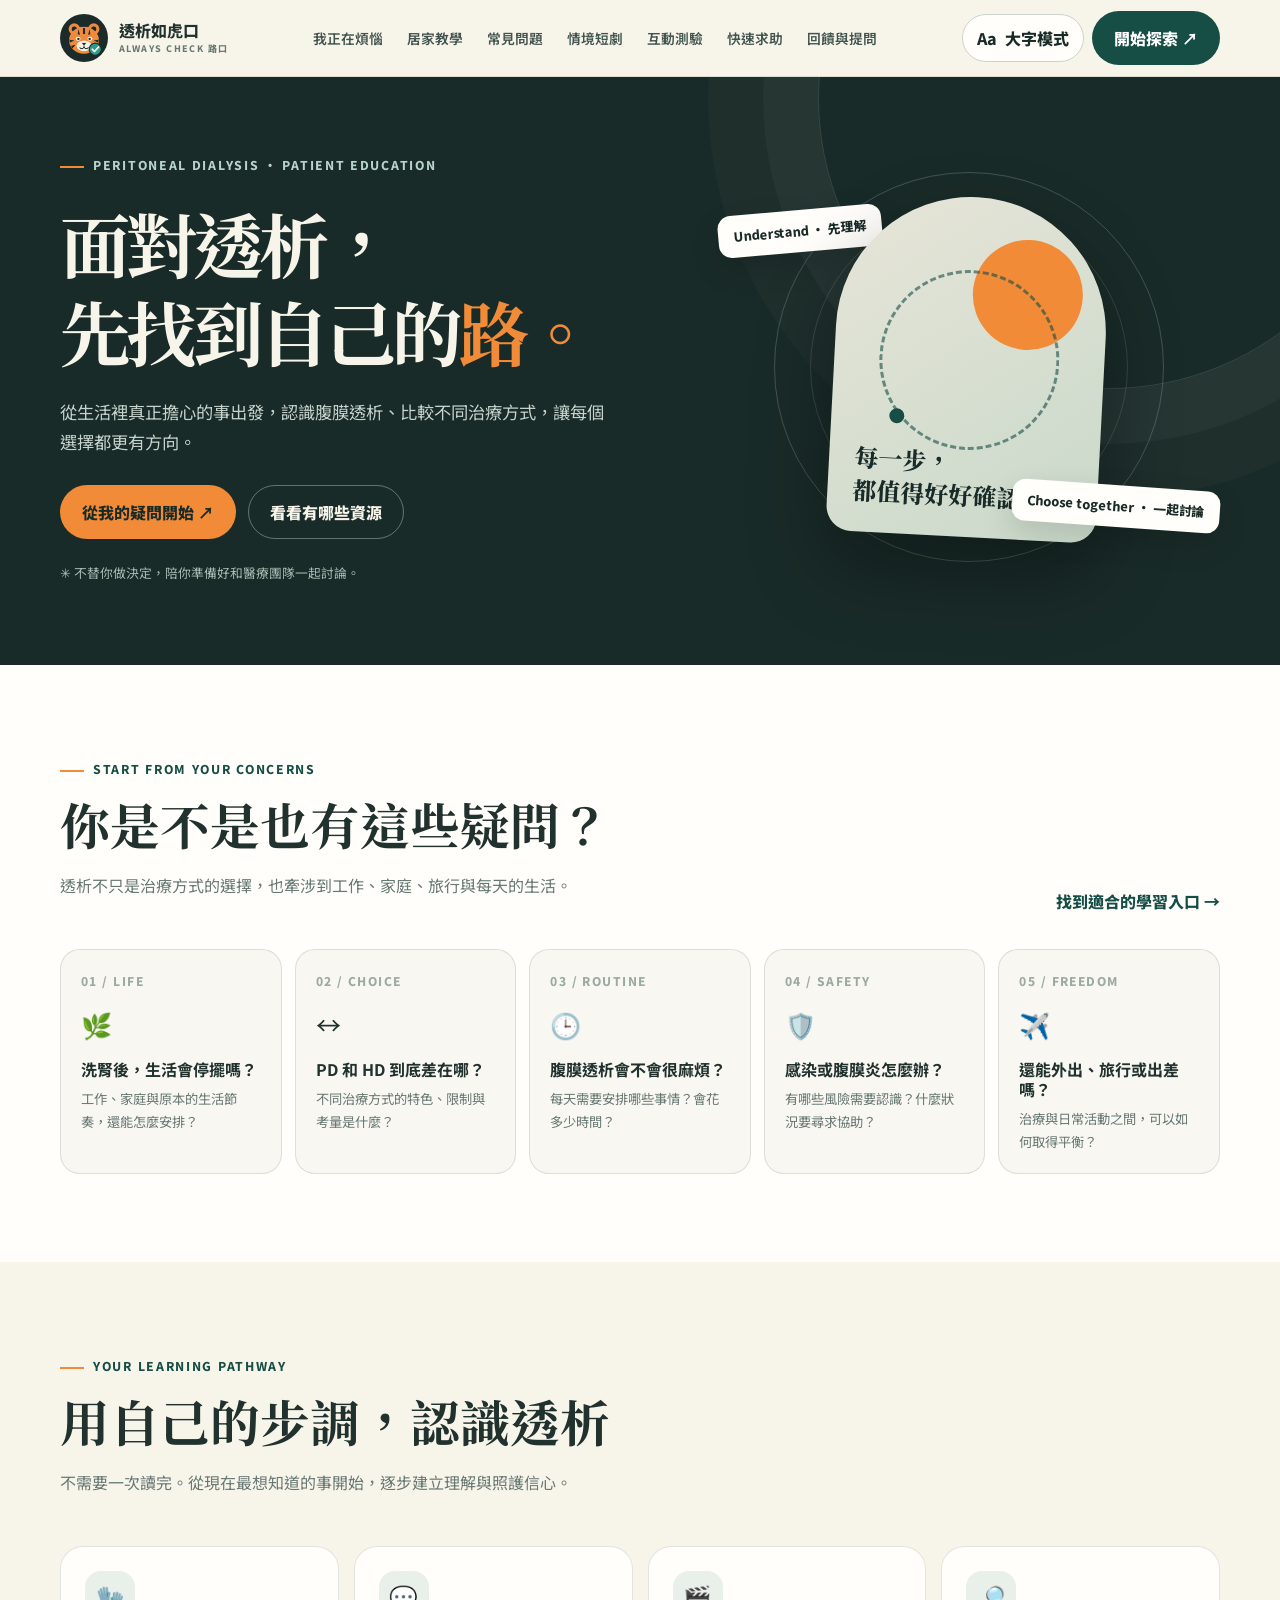
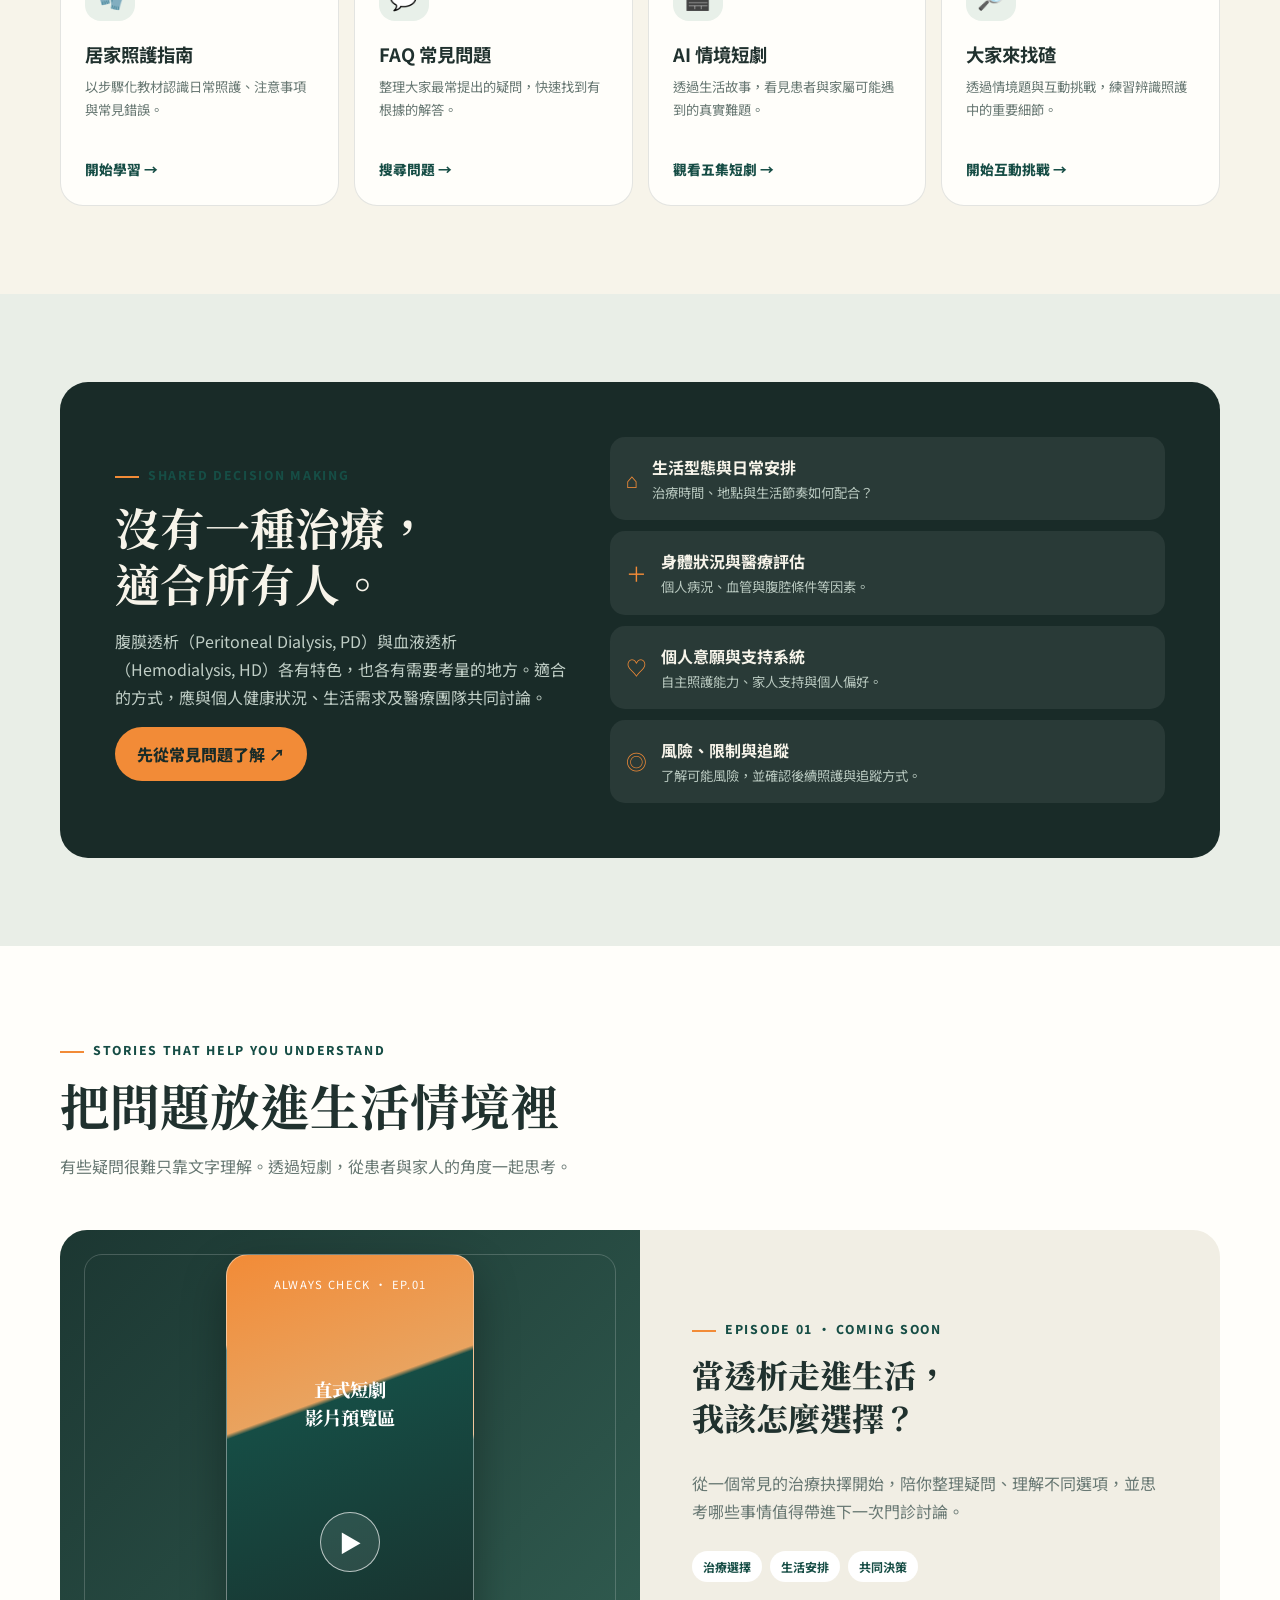
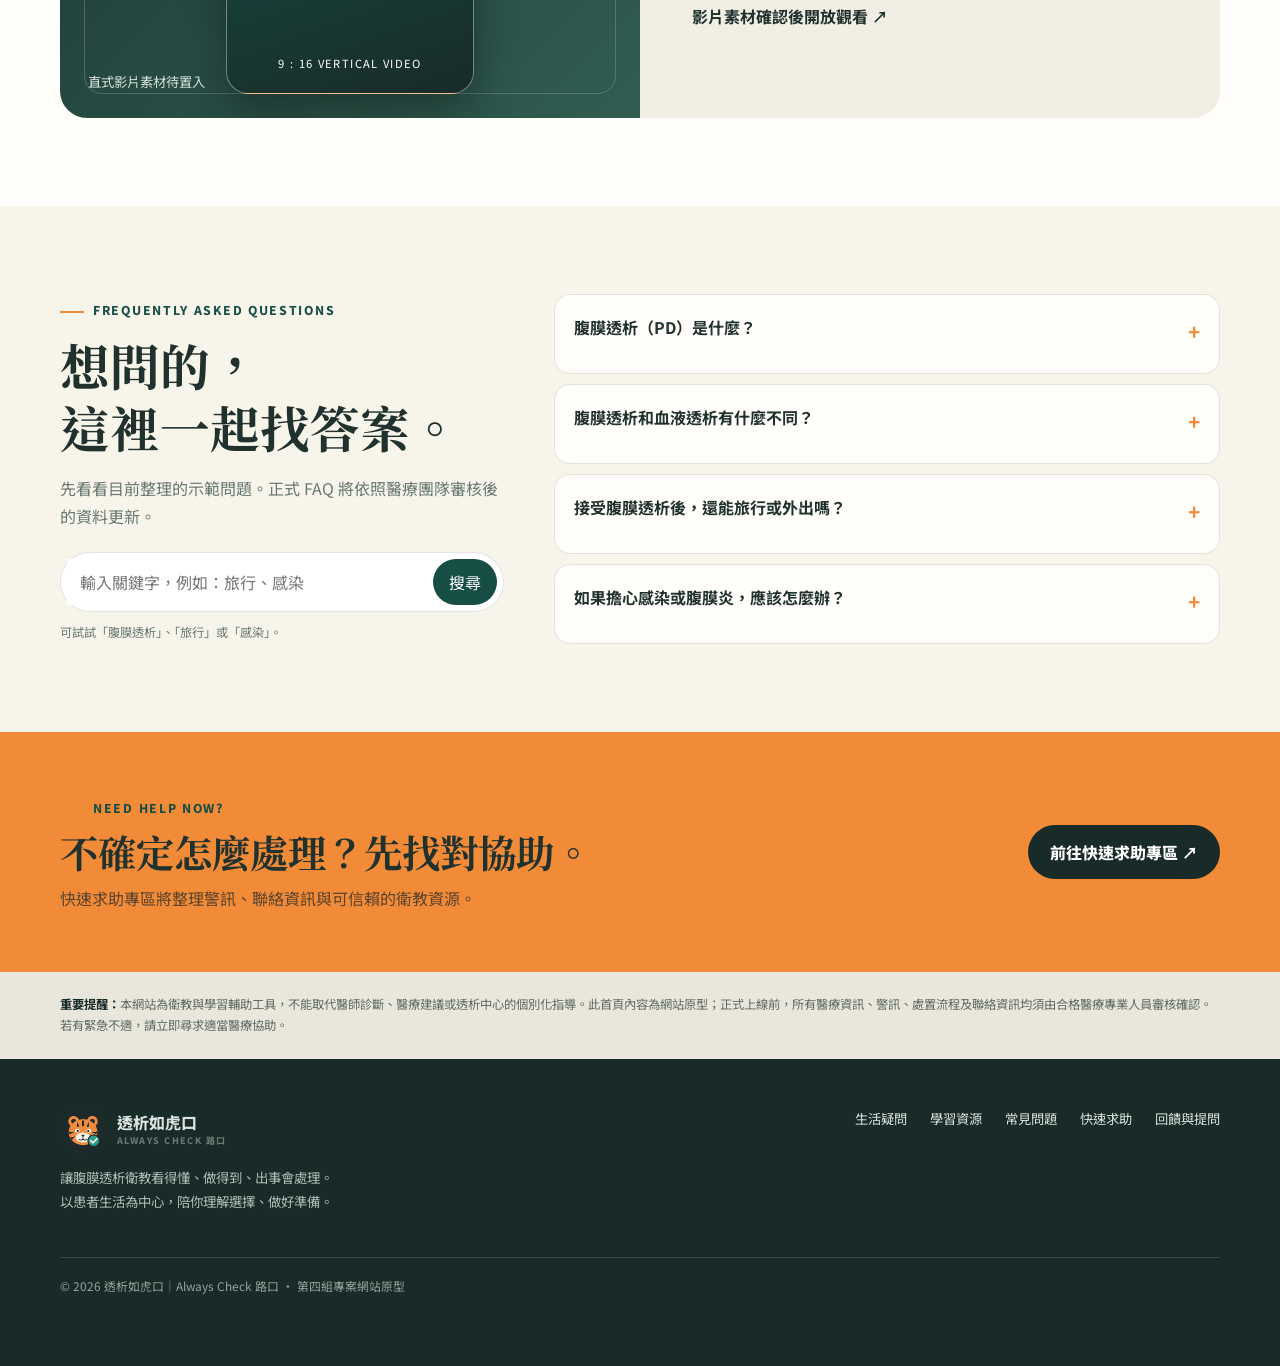
==== index.html @ cf501454 "Add files via upload" ====
<!doctype html>
<html lang="zh-Hant"><head>
<meta charset="utf-8"><meta name="viewport" content="width=device-width,initial-scale=1">
<meta name="theme-color" content="#192b28">
<title>透析如虎口｜Always Check 路口</title>
<link rel="preconnect" href="https://fonts.googleapis.com"><link rel="preconnect" href="https://fonts.gstatic.com" crossorigin>
<link href="https://fonts.googleapis.com/css2?family=Noto+Sans+TC:wght@400;500;600;700;800&family=Noto+Serif+TC:wght@600;700;800&display=swap" rel="stylesheet">
<style>
:root{--forest:#192b28;--green:#164d45;--mint:#2f9e8f;--cream:#f7f4ea;--paper:#fffefa;--orange:#f28b37;--ink:#20312e;--muted:#687873;--line:rgba(25,43,40,.12);--base:16px}
*{box-sizing:border-box}html{font-size:16px;scroll-behavior:smooth;scroll-padding-top:85px}body{margin:0;background:var(--cream);color:var(--ink);font:var(--base)/1.75 "Noto Sans TC",sans-serif}a{color:inherit;text-decoration:none}button{font:inherit;cursor:pointer}.wrap{width:min(1160px,calc(100% - 44px));margin:auto}.section{padding:88px 0}.eyebrow{font-size:.76rem;font-weight:800;letter-spacing:.14em;color:var(--green)}.eyebrow:before{content:"";display:inline-block;width:24px;height:2px;background:var(--orange);vertical-align:middle;margin-right:9px}h1,h2,h3{line-height:1.25}h1,h2{font-family:"Noto Serif TC",serif}h2{font-size:clamp(2rem,4vw,3.1rem);margin:12px 0}.lead{color:var(--muted);max-width:650px}.btn{display:inline-flex;align-items:center;justify-content:center;gap:9px;border-radius:99px;padding:12px 21px;min-height:48px;font-weight:800;border:1px solid transparent;transition:.2s}.btn:hover{transform:translateY(-2px)}.primary{background:var(--green);color:white}.orange{background:var(--orange);color:var(--forest)}.ghost{border-color:#ffffff55;color:var(--cream)}.top{position:sticky;top:0;z-index:20;background:#f7f4eae8;backdrop-filter:blur(16px);border-bottom:1px solid var(--line)}.nav{height:76px;display:flex;align-items:center;justify-content:space-between;gap:22px}.brand{display:flex;align-items:center;gap:11px;font-weight:800;line-height:1.2}.mark{width:42px;height:42px;background:var(--forest);color:var(--cream);border-radius:14px 14px 14px 4px;display:grid;place-items:center;font-size:20px;position:relative}.mark:after{content:"";position:absolute;width:9px;height:9px;background:var(--orange);right:-3px;top:-3px;border-radius:50%}.brand small{display:block;font-size:9px;letter-spacing:.16em;color:var(--muted);margin-top:4px}.links{display:flex;gap:24px;font-size:.86rem;font-weight:600;color:#42544f}.links a:hover{color:var(--orange)}.controls{display:flex;gap:8px;align-items:center;flex-wrap:nowrap}.font button{border:0;background:#e9e9df;border-radius:20px;padding:5px 9px;color:var(--forest)}.menu{display:none;border:0;background:none;font-size:25px;color:var(--forest)}
/* Large text mode: rem-based typography and controls scale together. */
html.large-text{font-size:20px}
html.large-text body{line-height:1.85}
html.large-text .eyebrow,html.large-text .num,html.large-text .brand small,
html.large-text .pain p,html.large-text .feature p,html.large-text .hint,
html.large-text .copy,html.large-text .disclaimer,html.large-text .footlinks,
html.large-text .note,html.large-text .video small{font-size:1rem}
html.large-text .btn{min-height:58px;padding:15px 24px}
html.large-text .pain,html.large-text .feature,html.large-text .point{padding:24px}
html.large-text summary{padding-top:22px;padding-bottom:22px}
html.large-text input,html.large-text .search button{font-size:1rem;min-height:52px}
html.large-text .mobile a{font-size:.82rem}
.accessibility-toggle{display:inline-flex;align-items:center;gap:8px;border:1px solid #cbd4cc;background:#fffefa;color:var(--forest);border-radius:99px;padding:9px 14px;min-height:44px;font-weight:800}
.accessibility-toggle[aria-pressed="true"]{background:var(--green);color:#fff;border-color:var(--green)}
.brand-logo{width:48px;height:48px;object-fit:contain;border-radius:50%;flex:none}
.footer-logo{width:46px;height:46px;object-fit:contain;border-radius:50%;flex:none}

.hero{background:var(--forest);color:var(--cream);padding:72px 0 80px;position:relative;overflow:hidden}.hero:before{content:"";position:absolute;width:580px;height:580px;border:1px solid #ffffff20;border-radius:50%;right:-120px;top:-270px;box-shadow:0 0 0 55px #ffffff08,0 0 0 110px #ffffff05}.hero-grid{display:grid;grid-template-columns:1.1fr .9fr;align-items:center;gap:45px;position:relative}.hero .eyebrow{color:#b8d4c9}.hero h1{font-size:clamp(2.7rem,5.5vw,5rem);letter-spacing:-.05em;margin:22px 0}.hero h1 em{font-style:normal;color:var(--orange)}.hero p{color:#c6d2cc;max-width:560px;font-size:1.08rem}.actions{display:flex;gap:12px;flex-wrap:wrap;margin-top:28px}.note{font-size:.8rem;color:#a9bbb2;margin-top:23px}.art{height:410px;display:grid;place-items:center;position:relative}.orbit{width:min(100%,390px);aspect-ratio:1;border:1px solid #ffffff30;border-radius:50%;position:absolute}.orbit:before,.orbit:after{content:"";position:absolute;inset:35px;border:1px solid #ffffff20;border-radius:50%}.orbit:after{inset:75px}.poster{width:270px;height:340px;border-radius:150px 150px 28px 28px;background:linear-gradient(145deg,#e7e5d8,#c9d9ca);position:relative;overflow:hidden;box-shadow:0 35px 80px #0005;transform:rotate(3deg)}.sun{position:absolute;width:110px;height:110px;background:var(--orange);border-radius:50%;right:25px;top:40px}.route{position:absolute;width:180px;height:180px;border:3px dashed #164d4599;border-radius:50%;left:50%;top:48%;transform:translate(-50%,-50%)}.route:after{content:"";position:absolute;width:15px;height:15px;background:var(--green);border-radius:50%;left:10px;bottom:20px}.poster strong{position:absolute;left:25px;bottom:25px;font:800 1.5rem/1.4 "Noto Serif TC";color:var(--forest)}.tag{position:absolute;background:#fffefa;color:var(--forest);padding:10px 15px;border-radius:13px;font-size:.8rem;font-weight:800;box-shadow:0 12px 30px #0002}.tag.one{top:48px;left:0;transform:rotate(-5deg)}.tag.two{right:0;bottom:45px;transform:rotate(4deg)}
.paper{background:var(--paper)}.head{display:flex;justify-content:space-between;align-items:end;gap:25px;margin-bottom:34px}.textlink{font-weight:800;color:var(--green);white-space:nowrap}.pain-grid{display:grid;grid-template-columns:repeat(5,1fr);gap:13px}.pain{background:#f8f7f1;border:1px solid var(--line);border-radius:20px;padding:20px;min-height:215px;display:flex;flex-direction:column;justify-content:space-between;transition:.2s}.pain:hover,.feature:hover{transform:translateY(-5px);box-shadow:0 18px 45px #192b2815}.num{font-size:.75rem;color:#9aa9a2;font-weight:800;letter-spacing:.12em}.emoji{font-size:25px;margin:12px 0}.pain h3{font-size:1rem;margin:0 0 8px}.pain p,.feature p{font-size:.83rem;color:var(--muted);margin:0}
.features{display:grid;grid-template-columns:repeat(4,1fr);gap:15px}.feature{background:var(--paper);border:1px solid var(--line);border-radius:23px;padding:24px;min-height:260px;transition:.2s;display:flex;flex-direction:column}.ficon{width:50px;height:50px;border-radius:16px;background:#e8f0e9;display:grid;place-items:center;font-size:23px;margin-bottom:22px}.feature h3{font-size:1.15rem;margin:0 0 9px}.feature .textlink{margin-top:auto;padding-top:20px;font-size:.86rem}.compare{background:#e9eee7}.panel{background:var(--forest);color:var(--cream);border-radius:28px;padding:clamp(28px,5vw,55px);display:grid;grid-template-columns:.9fr 1.1fr;gap:40px;align-items:center}.panel p{color:#c0cec6}.panel h2{font-size:clamp(2rem,3.5vw,3rem)}.points{display:grid;gap:11px}.point{display:flex;gap:14px;align-items:center;background:#ffffff12;border-radius:15px;padding:16px}.point i{font-style:normal;color:var(--orange);font-size:1.3rem}.point small{display:block;color:#b7c7be}
.drama{display:grid;grid-template-columns:1fr 1fr;background:#f1eee4;border-radius:27px;overflow:hidden}.video{min-height:390px;background:linear-gradient(135deg,#1c3732,#315d51);display:grid;place-items:center;color:white;position:relative;padding:24px}.video:before{content:"";position:absolute;inset:24px;border:1px solid #ffffff30;border-radius:18px;pointer-events:none}.vertical-frame{height: min(440px, 70vw);aspect-ratio:9/16;max-width:100%;border:1px solid #ffffff66;border-radius:22px;background:linear-gradient(160deg,#f28b37 0%,#e9a35f 34%,#164d45 35%,#192b28 100%);display:flex;flex-direction:column;justify-content:space-between;align-items:center;padding:20px 14px;box-shadow:0 18px 45px #0005;position:relative;z-index:1;text-align:center}.vertical-frame .episode{font-size:.7rem;letter-spacing:.12em;color:#fff}.vertical-frame .placeholder-title{font:800 1.15rem/1.5 "Noto Serif TC",serif;color:#fff}.vertical-frame .play{width:60px;height:60px}.play{width:75px;height:75px;border:1px solid #ffffffaa;border-radius:50%;display:grid;place-items:center;background:#ffffff18;font-size:23px}.video small{position:absolute;bottom:25px;left:28px;color:#d7e2db}.drama-copy{padding:clamp(28px,5vw,52px);display:flex;flex-direction:column;justify-content:center}.drama-copy h3{font:800 2rem/1.35 "Noto Serif TC";margin:13px 0}.drama-copy p{color:var(--muted)}.pills{display:flex;gap:8px;flex-wrap:wrap;margin:10px 0 20px}.pills span{background:white;border-radius:30px;padding:5px 11px;color:var(--green);font-size:.75rem;font-weight:700}
.faq-layout{display:grid;grid-template-columns:.8fr 1.2fr;gap:50px}.search{display:flex;background:white;border:1px solid var(--line);border-radius:40px;padding:6px;margin:22px 0 10px}.search input{flex:1;min-width:0;border:0;outline:0;padding:9px 13px;font:inherit}.search button{border:0;border-radius:30px;background:var(--green);color:white;padding:9px 16px}.hint{font-size:.76rem;color:var(--muted)}.faqs{display:grid;gap:10px}details{background:var(--paper);border:1px solid var(--line);border-radius:16px;padding:0 19px}summary{cursor:pointer;list-style:none;font-weight:700;padding:18px 25px 18px 0;position:relative}summary::-webkit-details-marker{display:none}summary:after{content:"+";position:absolute;right:0;color:var(--orange);font-size:1.3rem}details[open] summary:after{content:"−"}details p{font-size:.88rem;color:var(--muted);margin:0 0 18px}
.help{background:var(--orange);padding:60px 0}.help-inner{display:flex;align-items:center;justify-content:space-between;gap:25px}.help h2{font-size:clamp(1.8rem,3vw,2.5rem);margin:8px 0}.help p{margin:0;color:#59432f}.help .btn{background:var(--forest);color:white}.disclaimer{background:#e9e6db;padding:22px 0;font-size:.77rem;color:#5f6c66}.disclaimer strong{color:var(--forest)}footer{background:var(--forest);color:#d9e2dc;padding:48px 0 70px}.foot{display:flex;justify-content:space-between;gap:30px}.foot p{color:#aebeb5;max-width:420px;font-size:.84rem}.footlinks{display:flex;gap:23px;flex-wrap:wrap;font-size:.83rem}.copy{border-top:1px solid #ffffff20;padding-top:18px;margin-top:30px;color:#91a59b;font-size:.74rem}.mobile{display:none}.sr{position:absolute;width:1px;height:1px;overflow:hidden;clip:rect(0,0,0,0)}
@media(max-width:980px){.pain-grid{grid-template-columns:repeat(3,1fr)}.features{grid-template-columns:repeat(2,1fr)}.links{gap:12px;font-size:.78rem}.font{display:none}}
@media(max-width:720px){.accessibility-toggle{font-size:.82rem;padding:8px 11px}.vertical-frame{height:min(420px,115vw)}.wrap{width:calc(100% - 34px)}.section{padding:68px 0}.nav{height:67px}.links{display:none;position:absolute;top:67px;left:0;right:0;background:var(--cream);padding:15px 25px 22px;flex-direction:column;gap:0}.links.open{display:flex}.links a{padding:11px 0}.controls>.btn{display:none}.menu{display:block}.hero{padding:55px 0}.hero-grid{grid-template-columns:1fr;gap:10px}.hero h1{font-size:clamp(2.6rem,12vw,4rem)}.art{height:320px}.poster{width:230px;height:290px}.orbit{width:300px}.tag.one{left:2%;top:25px}.tag.two{right:0;bottom:20px}.head{display:block}.head .textlink{display:inline-block;margin-top:16px}.pain-grid{grid-template-columns:1fr 1fr;gap:9px}.pain{padding:16px;min-height:190px}.pain:last-child{grid-column:span 2;min-height:150px}.features{gap:9px}.feature{padding:18px;min-height:250px}.panel,.faq-layout,.drama{grid-template-columns:1fr}.panel{gap:22px}.video{min-height:235px}.faq-layout{gap:25px}.help-inner,.foot{flex-direction:column;align-items:flex-start}.mobile{display:flex;position:fixed;z-index:30;bottom:0;left:0;right:0;background:#fffefaf0;backdrop-filter:blur(16px);border-top:1px solid var(--line);justify-content:space-around;padding:7px 8px calc(7px + env(safe-area-inset-bottom))}.mobile a{display:flex;flex-direction:column;align-items:center;font-size:.64rem;font-weight:700;color:#52635d}.mobile span{font-size:19px;line-height:1.4}footer{padding-bottom:100px}}
@media(max-width:390px){.accessibility-toggle{font-size:.76rem;padding:7px 9px}.features{grid-template-columns:1fr}.feature{min-height:210px}.actions .btn{width:100%}}
@media(prefers-reduced-motion:reduce){*{scroll-behavior:auto!important;transition:none!important}}
</style></head><body>
<header class="top"><div class="wrap nav">
<a class="brand" href="#home"><img class="brand-logo" src="[data-uri]" alt="透析如虎口老虎勾勾 Logo"><span>透析如虎口<small>ALWAYS CHECK 路口</small></span></a>
<nav class="links" id="links"><a href="#pain">我正在煩惱</a><a href="pages/care-guide.html">居家教學</a><a href="pages/faq.html">常見問題</a><a href="pages/drama.html">情境短劇</a><a href="pages/quiz.html">互動測驗</a><a href="#help">快速求助</a><a href="pages/feedback.html">回饋與提問</a></nav>
<div class="controls"><button class="accessibility-toggle" id="largeTextToggle" type="button" aria-pressed="false"><span aria-hidden="true">Aa</span> 大字模式</button><a class="btn primary" href="#path">開始探索 ↗</a><button class="menu" id="menu" aria-label="開啟導覽選單" aria-expanded="false">☰</button></div>
</div></header>
<main>
<section class="hero" id="home"><div class="wrap hero-grid"><div><span class="eyebrow">PERITONEAL DIALYSIS · PATIENT EDUCATION</span><h1>面對透析，<br>先找到自己的<em>路。</em></h1><p>從生活裡真正擔心的事出發，認識腹膜透析、比較不同治療方式，讓每個選擇都更有方向。</p><div class="actions"><a class="btn orange" href="#pain">從我的疑問開始 ↗</a><a class="btn ghost" href="#path">看看有哪些資源</a></div><div class="note">✳ 不替你做決定，陪你準備好和醫療團隊一起討論。</div></div><div class="art"><div class="orbit"></div><div class="tag one">Understand · 先理解</div><div class="poster"><div class="sun"></div><div class="route"></div><strong>每一步，<br>都值得好好確認。</strong></div><div class="tag two">Choose together · 一起討論</div></div></div></section>
<section class="section paper" id="pain"><div class="wrap"><div class="head"><div><span class="eyebrow">START FROM YOUR CONCERNS</span><h2>你是不是也有這些疑問？</h2><p class="lead">透析不只是治療方式的選擇，也牽涉到工作、家庭、旅行與每天的生活。</p></div><a class="textlink" href="#path">找到適合的學習入口 →</a></div><div class="pain-grid">
<a class="pain" href="#compare"><div><div class="num">01 / LIFE</div><div class="emoji">🌿</div><h3>洗腎後，生活會停擺嗎？</h3><p>工作、家庭與原本的生活節奏，還能怎麼安排？</p></div></a>
<a class="pain" href="#compare"><div><div class="num">02 / CHOICE</div><div class="emoji">↔️</div><h3>PD 和 HD 到底差在哪？</h3><p>不同治療方式的特色、限制與考量是什麼？</p></div></a>
<a class="pain" href="#path"><div><div class="num">03 / ROUTINE</div><div class="emoji">🕒</div><h3>腹膜透析會不會很麻煩？</h3><p>每天需要安排哪些事情？會花多少時間？</p></div></a>
<a class="pain" href="#path"><div><div class="num">04 / SAFETY</div><div class="emoji">🛡️</div><h3>感染或腹膜炎怎麼辦？</h3><p>有哪些風險需要認識？什麼狀況要尋求協助？</p></div></a>
<a class="pain" href="pages/faq.html"><div><div class="num">05 / FREEDOM</div><div class="emoji">✈️</div><h3>還能外出、旅行或出差嗎？</h3><p>治療與日常活動之間，可以如何取得平衡？</p></div></a>
</div></div></section>
<section class="section" id="path"><div class="wrap"><div class="head"><div><span class="eyebrow">YOUR LEARNING PATHWAY</span><h2>用自己的步調，認識透析</h2><p class="lead">不需要一次讀完。從現在最想知道的事開始，逐步建立理解與照護信心。</p></div></div><div class="features">
<article class="feature"><div class="ficon">🧤</div><h3>居家照護指南</h3><p>以步驟化教材認識日常照護、注意事項與常見錯誤。</p><a class="textlink" href="pages/care-guide.html">開始學習 →</a></article>
<article class="feature"><div class="ficon">💬</div><h3>FAQ 常見問題</h3><p>整理大家最常提出的疑問，快速找到有根據的解答。</p><a class="textlink" href="pages/faq.html">搜尋問題 →</a></article>
<article class="feature"><div class="ficon">🎬</div><h3>AI 情境短劇</h3><p>透過生活故事，看見患者與家屬可能遇到的真實難題。</p><a class="textlink" href="pages/drama.html">觀看五集短劇 →</a></article>
<article class="feature"><div class="ficon">🔎</div><h3>大家來找碴</h3><p>透過情境題與互動挑戰，練習辨識照護中的重要細節。</p><a class="textlink" href="pages/quiz.html">開始互動挑戰 →</a></article>
</div></div></section>
<section class="section compare" id="compare"><div class="wrap"><div class="panel"><div><span class="eyebrow">SHARED DECISION MAKING</span><h2>沒有一種治療，<br>適合所有人。</h2><p>腹膜透析（Peritoneal Dialysis, PD）與血液透析（Hemodialysis, HD）各有特色，也各有需要考量的地方。適合的方式，應與個人健康狀況、生活需求及醫療團隊共同討論。</p><a class="btn orange" href="pages/faq.html">先從常見問題了解 ↗</a></div><div class="points"><div class="point"><i>⌂</i><div><b>生活型態與日常安排</b><small>治療時間、地點與生活節奏如何配合？</small></div></div><div class="point"><i>＋</i><div><b>身體狀況與醫療評估</b><small>個人病況、血管與腹腔條件等因素。</small></div></div><div class="point"><i>♡</i><div><b>個人意願與支持系統</b><small>自主照護能力、家人支持與個人偏好。</small></div></div><div class="point"><i>◎</i><div><b>風險、限制與追蹤</b><small>了解可能風險，並確認後續照護與追蹤方式。</small></div></div></div></div></div></section>
<section class="section paper" id="drama"><div class="wrap"><div class="head"><div><span class="eyebrow">STORIES THAT HELP YOU UNDERSTAND</span><h2>把問題放進生活情境裡</h2><p class="lead">有些疑問很難只靠文字理解。透過短劇，從患者與家人的角度一起思考。</p></div></div><div class="drama"><div class="video"><div class="vertical-frame"><span class="episode">ALWAYS CHECK · EP.01</span><span class="placeholder-title">直式短劇<br>影片預覽區</span><div class="play" aria-hidden="true">▶</div><span class="episode">9 : 16 VERTICAL VIDEO</span></div><small>直式影片素材待置入</small></div><div class="drama-copy"><span class="eyebrow">EPISODE 01 · COMING SOON</span><h3>當透析走進生活，<br>我該怎麼選擇？</h3><p>從一個常見的治療抉擇開始，陪你整理疑問、理解不同選項，並思考哪些事情值得帶進下一次門診討論。</p><div class="pills"><span>治療選擇</span><span>生活安排</span><span>共同決策</span></div><b>影片素材確認後開放觀看 ↗</b></div></div></div></section>
<section class="section" id="faq"><div class="wrap faq-layout"><div><span class="eyebrow">FREQUENTLY ASKED QUESTIONS</span><h2>想問的，<br>這裡一起找答案。</h2><p class="lead">先看看目前整理的示範問題。正式 FAQ 將依照醫療團隊審核後的資料更新。</p><form class="search" id="search"><label class="sr" for="query">搜尋常見問題</label><input id="query" type="search" placeholder="輸入關鍵字，例如：旅行、感染"><button>搜尋</button></form><div class="hint">可試試「腹膜透析」、「旅行」或「感染」。</div></div><div class="faqs" id="faqs">
<details data-keys="腹膜透析 pd 是什麼"><summary>腹膜透析（PD）是什麼？</summary><p>腹膜透析是透析治療方式之一，利用腹膜作為半透膜進行物質交換。實際治療原理、流程與是否適合個人，請由腎臟科醫療團隊依病況說明與評估。</p></details>
<details data-keys="血液透析 hd 差別 比較"><summary>腹膜透析和血液透析有什麼不同？</summary><p>兩者在治療方式、時間安排、照護需求與可能風險等方面有所不同，並非單純哪一種比較好。建議與醫療團隊依個人健康狀況及生活需求共同討論。</p></details>
<details data-keys="旅行 外出 出差"><summary>接受腹膜透析後，還能旅行或外出嗎？</summary><p>外出與旅行安排需要考量治療方式、耗材與醫療支援等因素。請在規劃前先與腹膜透析照護團隊討論，確認個人可行的安排。</p></details>
<details data-keys="感染 腹膜炎 警訊"><summary>如果擔心感染或腹膜炎，應該怎麼辦？</summary><p>若出現讓你擔心的症狀或透析液異常，請依照照護團隊提供的個人化指示，及時聯絡透析中心；不要只依網站內容自行判斷或延誤就醫。</p></details>
</div></div></section>
<section class="help" id="help"><div class="wrap help-inner"><div><span class="eyebrow">NEED HELP NOW?</span><h2>不確定怎麼處理？先找對協助。</h2><p>快速求助專區將整理警訊、聯絡資訊與可信賴的衛教資源。</p></div><a class="btn" href="#notice">前往快速求助專區 ↗</a></div></section>
<div class="disclaimer" id="notice"><div class="wrap"><strong>重要提醒：</strong>本網站為衛教與學習輔助工具，不能取代醫師診斷、醫療建議或透析中心的個別化指導。此首頁內容為網站原型；正式上線前，所有醫療資訊、警訊、處置流程及聯絡資訊均須由合格醫療專業人員審核確認。若有緊急不適，請立即尋求適當醫療協助。</div></div>
<section class="sr" id="care">居家照護指南內容預留區，待專業審核素材加入。</section><section class="sr" id="quiz">大家來找碴互動測驗內容預留區，待題目素材加入。</section>
</main>
<footer><div class="wrap"><div class="foot"><div><a class="brand" href="#home"><img class="footer-logo" src="[data-uri]" alt=""><span>透析如虎口<small>ALWAYS CHECK 路口</small></span></a><p>讓腹膜透析衛教看得懂、做得到、出事會處理。<br>以患者生活為中心，陪你理解選擇、做好準備。</p></div><div class="footlinks"><a href="#pain">生活疑問</a><a href="#path">學習資源</a><a href="pages/faq.html">常見問題</a><a href="#help">快速求助</a><a href="pages/feedback.html">回饋與提問</a></div></div><div class="copy">© 2026 透析如虎口｜Always Check 路口 · 第四組專案網站原型</div></div></footer>
<nav class="mobile" aria-label="手機快速導覽"><a href="#home"><span>⌂</span>首頁</a><a href="pages/care-guide.html"><span>▦</span>教學</a><a href="pages/faq.html"><span>？</span>FAQ</a><a href="pages/drama.html"><span>▶</span>短劇</a><a href="pages/quiz.html"><span>✦</span>測驗</a></nav>
<script>
const menu=document.getElementById('menu'),links=document.getElementById('links');
menu.addEventListener('click',()=>{let opened=links.classList.toggle('open');menu.setAttribute('aria-expanded',String(opened));menu.textContent=opened?'×':'☰'});
links.querySelectorAll('a').forEach(a=>a.addEventListener('click',()=>{links.classList.remove('open');menu.setAttribute('aria-expanded','false');menu.textContent='☰'}));
const largeTextToggle=document.getElementById('largeTextToggle');
const applyLargeText=(enabled)=>{
  document.documentElement.classList.toggle('large-text',enabled);
  largeTextToggle.setAttribute('aria-pressed',String(enabled));
  largeTextToggle.innerHTML=enabled?'<span aria-hidden="true">Aa</span> 關閉大字模式':'<span aria-hidden="true">Aa</span> 大字模式';
  try{localStorage.setItem('alwaysCheckLargeText',enabled?'on':'off')}catch(e){}
};
let largeTextEnabled=false;
try{largeTextEnabled=localStorage.getItem('alwaysCheckLargeText')==='on'}catch(e){}
applyLargeText(largeTextEnabled);
largeTextToggle.addEventListener('click',()=>applyLargeText(!document.documentElement.classList.contains('large-text')));
const form=document.getElementById('search'),input=document.getElementById('query'),items=[...document.querySelectorAll('#faqs details')];
form.addEventListener('submit',e=>{e.preventDefault();let q=input.value.trim().toLowerCase(),count=0;items.forEach(d=>{let ok=!q||(d.textContent+' '+d.dataset.keys).toLowerCase().includes(q);d.hidden=!ok;if(ok)count++});if(q&&!count){input.setCustomValidity('目前示範 FAQ 尚未收錄這個關鍵字，請嘗試其他詞彙。');input.reportValidity()}else input.setCustomValidity('')});
input.addEventListener('input',()=>{if(!input.value.trim())items.forEach(d=>d.hidden=false);input.setCustomValidity('')});
</script></body></html>
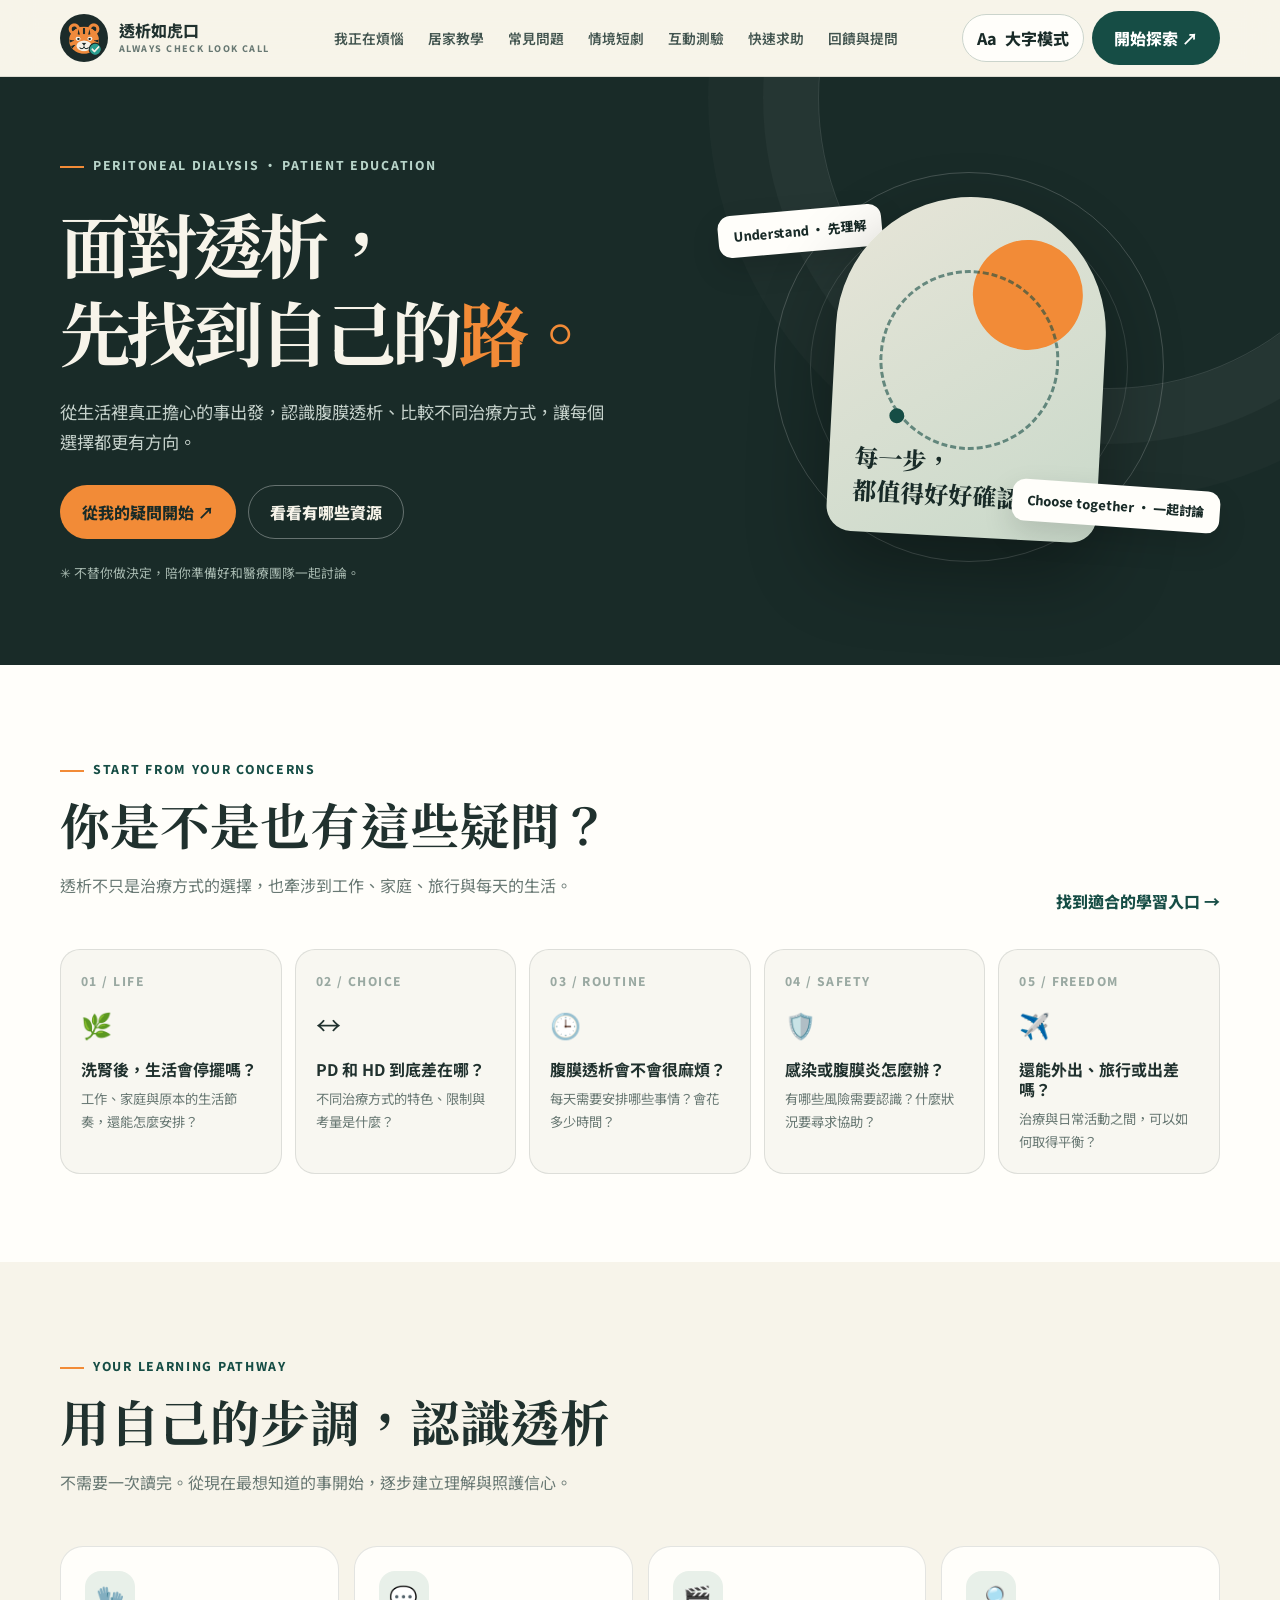
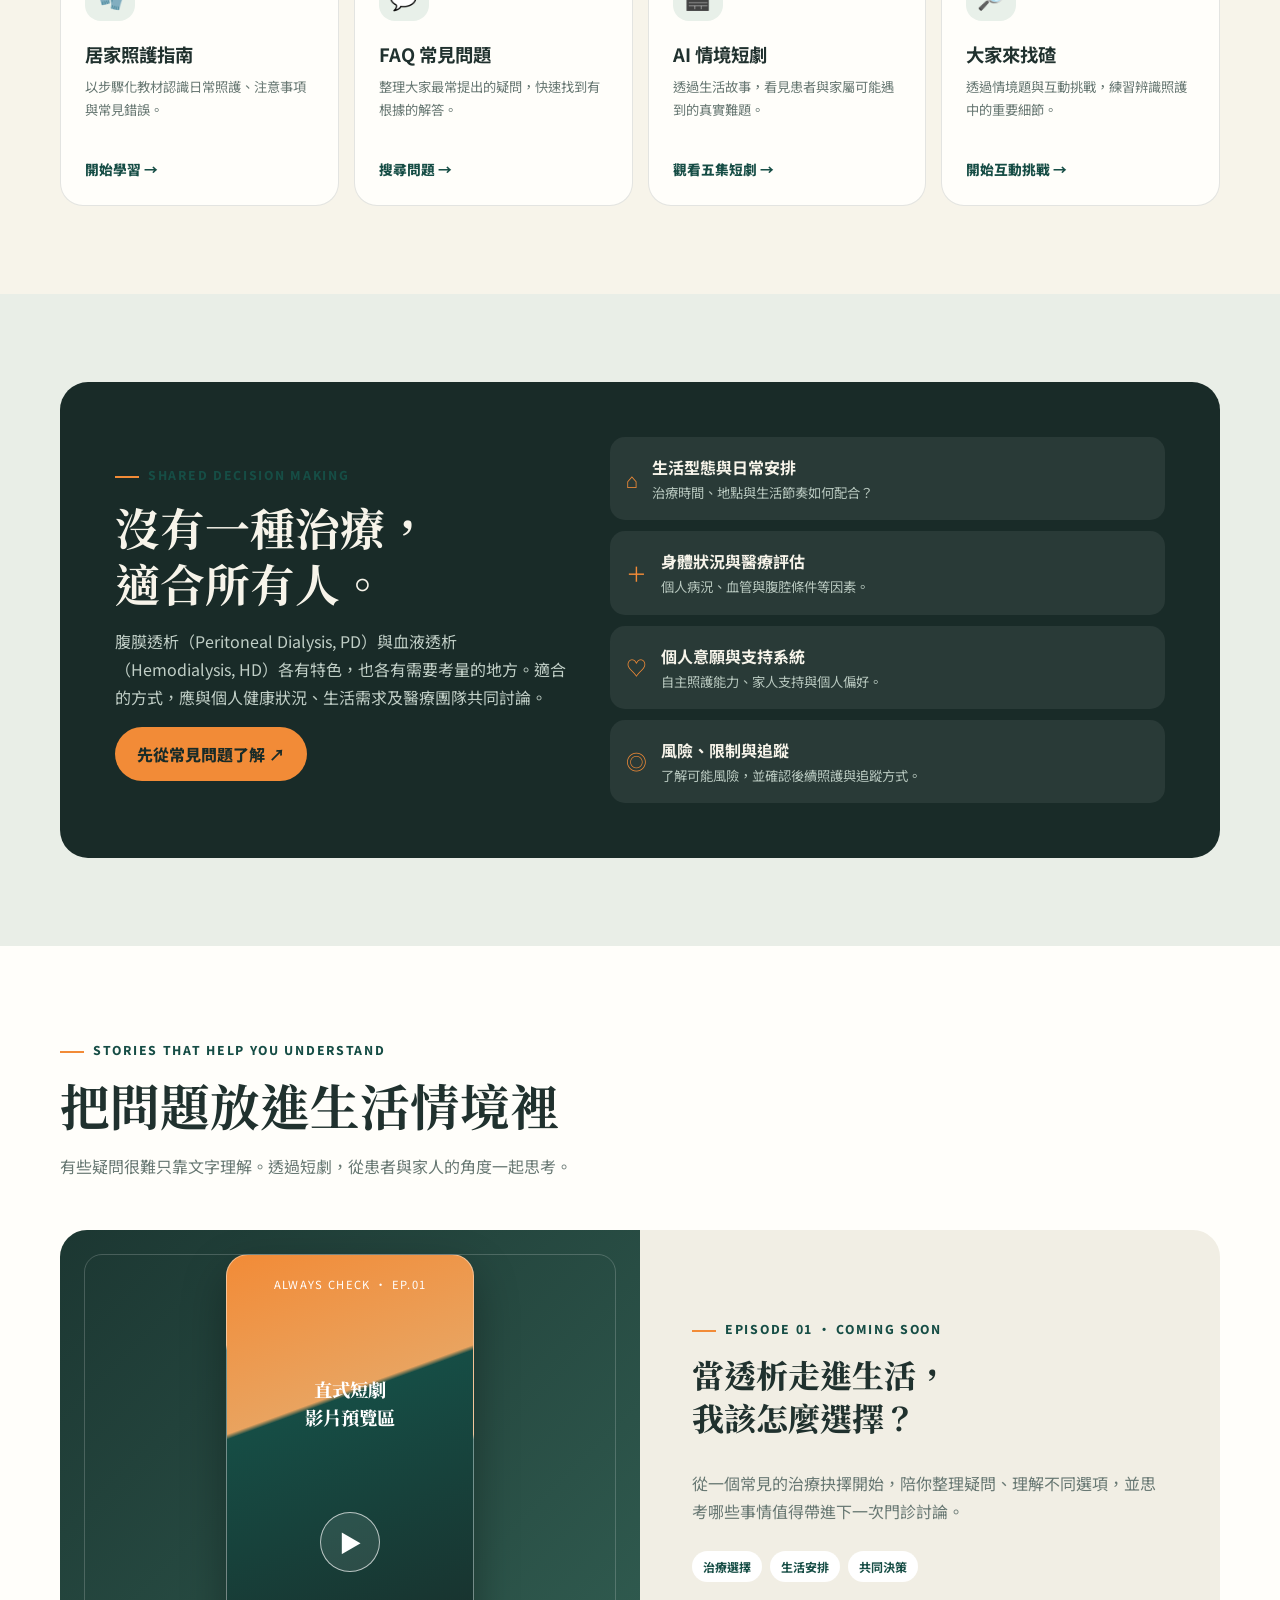
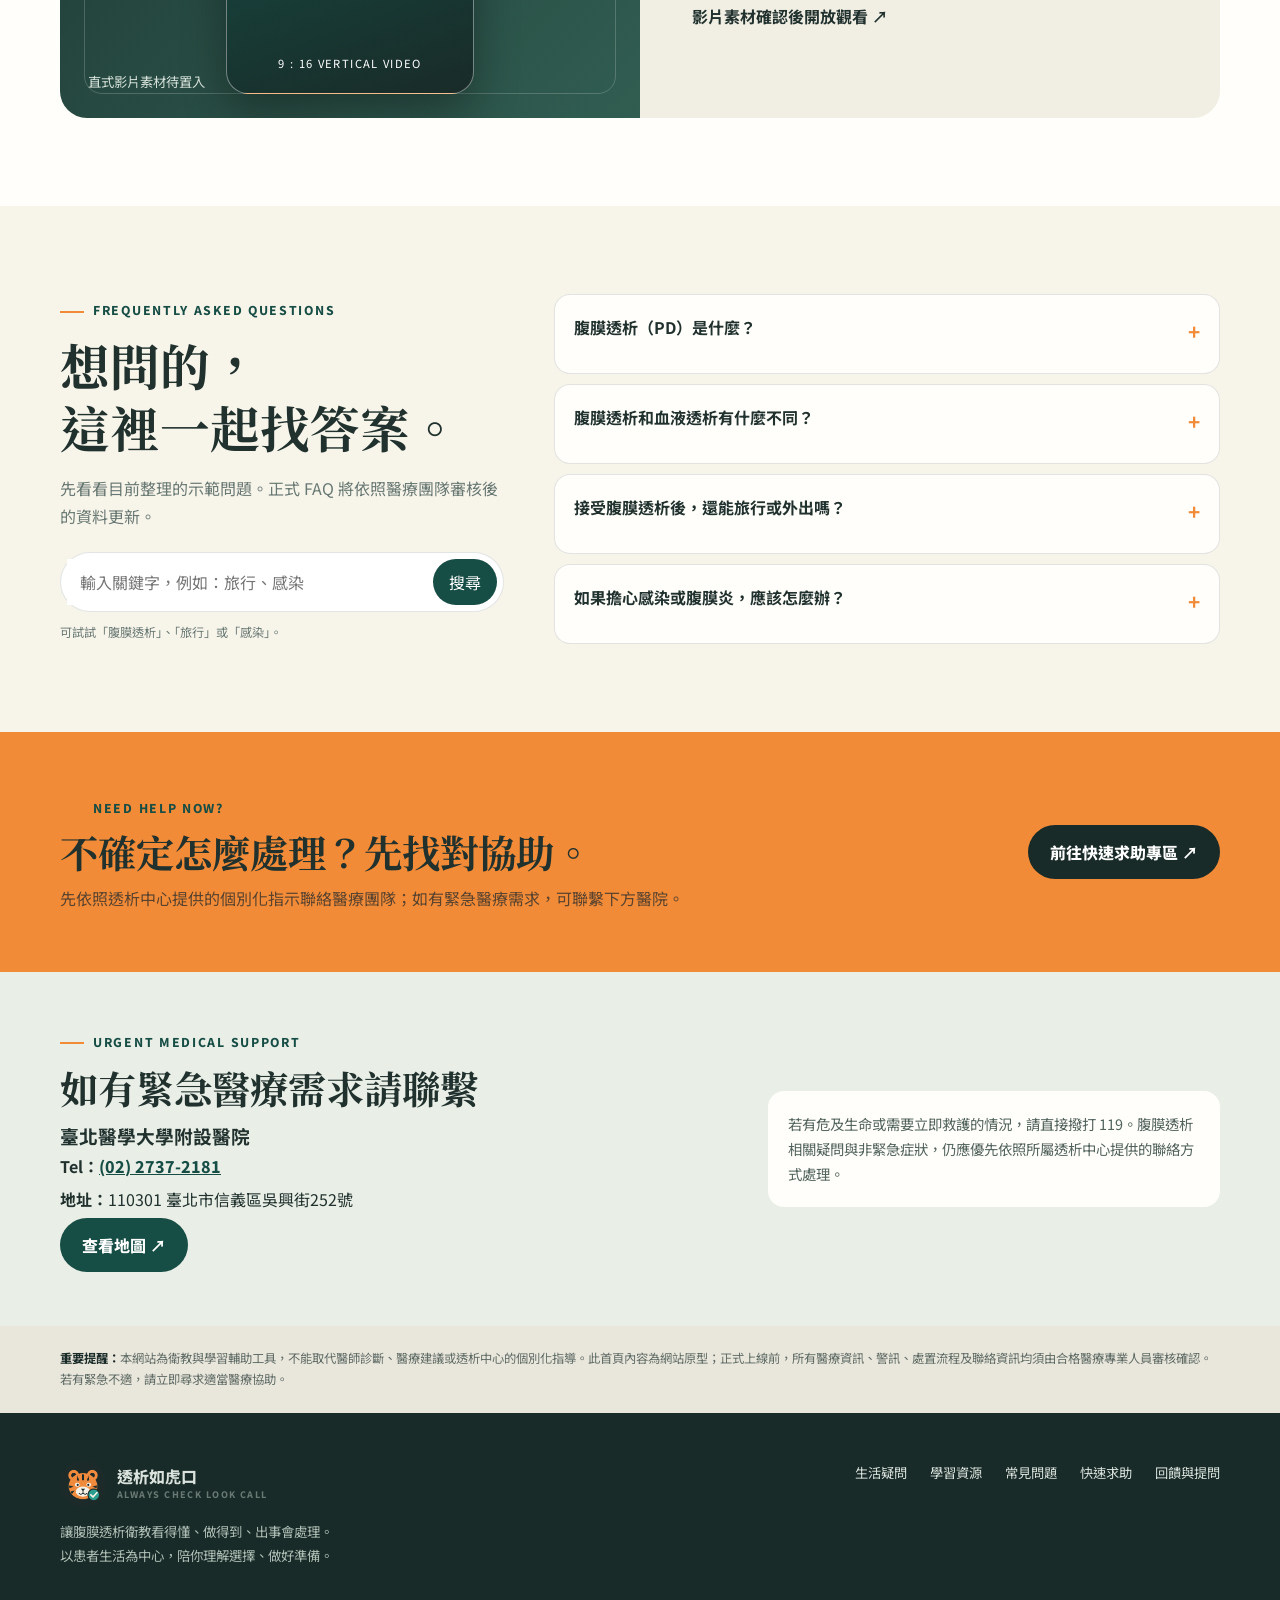
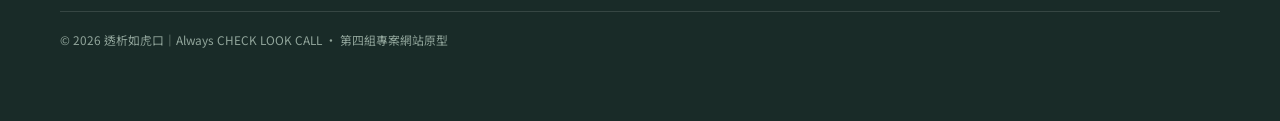
==== commit bd3acd0a: "Add files via upload" ====
--- a/index.html
+++ b/index.html
@@ -2,7 +2,7 @@
 <html lang="zh-Hant"><head>
 <meta charset="utf-8"><meta name="viewport" content="width=device-width,initial-scale=1">
 <meta name="theme-color" content="#192b28">
-<title>透析如虎口｜Always Check 路口</title>
+<title>透析如虎口｜Always CHECK LOOK CALL</title>
 <link rel="preconnect" href="https://fonts.googleapis.com"><link rel="preconnect" href="https://fonts.gstatic.com" crossorigin>
 <link href="https://fonts.googleapis.com/css2?family=Noto+Sans+TC:wght@400;500;600;700;800&family=Noto+Serif+TC:wght@600;700;800&display=swap" rel="stylesheet">
 <style>
@@ -27,17 +27,17 @@
 
 .hero{background:var(--forest);color:var(--cream);padding:72px 0 80px;position:relative;overflow:hidden}.hero:before{content:"";position:absolute;width:580px;height:580px;border:1px solid #ffffff20;border-radius:50%;right:-120px;top:-270px;box-shadow:0 0 0 55px #ffffff08,0 0 0 110px #ffffff05}.hero-grid{display:grid;grid-template-columns:1.1fr .9fr;align-items:center;gap:45px;position:relative}.hero .eyebrow{color:#b8d4c9}.hero h1{font-size:clamp(2.7rem,5.5vw,5rem);letter-spacing:-.05em;margin:22px 0}.hero h1 em{font-style:normal;color:var(--orange)}.hero p{color:#c6d2cc;max-width:560px;font-size:1.08rem}.actions{display:flex;gap:12px;flex-wrap:wrap;margin-top:28px}.note{font-size:.8rem;color:#a9bbb2;margin-top:23px}.art{height:410px;display:grid;place-items:center;position:relative}.orbit{width:min(100%,390px);aspect-ratio:1;border:1px solid #ffffff30;border-radius:50%;position:absolute}.orbit:before,.orbit:after{content:"";position:absolute;inset:35px;border:1px solid #ffffff20;border-radius:50%}.orbit:after{inset:75px}.poster{width:270px;height:340px;border-radius:150px 150px 28px 28px;background:linear-gradient(145deg,#e7e5d8,#c9d9ca);position:relative;overflow:hidden;box-shadow:0 35px 80px #0005;transform:rotate(3deg)}.sun{position:absolute;width:110px;height:110px;background:var(--orange);border-radius:50%;right:25px;top:40px}.route{position:absolute;width:180px;height:180px;border:3px dashed #164d4599;border-radius:50%;left:50%;top:48%;transform:translate(-50%,-50%)}.route:after{content:"";position:absolute;width:15px;height:15px;background:var(--green);border-radius:50%;left:10px;bottom:20px}.poster strong{position:absolute;left:25px;bottom:25px;font:800 1.5rem/1.4 "Noto Serif TC";color:var(--forest)}.tag{position:absolute;background:#fffefa;color:var(--forest);padding:10px 15px;border-radius:13px;font-size:.8rem;font-weight:800;box-shadow:0 12px 30px #0002}.tag.one{top:48px;left:0;transform:rotate(-5deg)}.tag.two{right:0;bottom:45px;transform:rotate(4deg)}
 .paper{background:var(--paper)}.head{display:flex;justify-content:space-between;align-items:end;gap:25px;margin-bottom:34px}.textlink{font-weight:800;color:var(--green);white-space:nowrap}.pain-grid{display:grid;grid-template-columns:repeat(5,1fr);gap:13px}.pain{background:#f8f7f1;border:1px solid var(--line);border-radius:20px;padding:20px;min-height:215px;display:flex;flex-direction:column;justify-content:space-between;transition:.2s}.pain:hover,.feature:hover{transform:translateY(-5px);box-shadow:0 18px 45px #192b2815}.num{font-size:.75rem;color:#9aa9a2;font-weight:800;letter-spacing:.12em}.emoji{font-size:25px;margin:12px 0}.pain h3{font-size:1rem;margin:0 0 8px}.pain p,.feature p{font-size:.83rem;color:var(--muted);margin:0}
-.features{display:grid;grid-template-columns:repeat(4,1fr);gap:15px}.feature{background:var(--paper);border:1px solid var(--line);border-radius:23px;padding:24px;min-height:260px;transition:.2s;display:flex;flex-direction:column}.ficon{width:50px;height:50px;border-radius:16px;background:#e8f0e9;display:grid;place-items:center;font-size:23px;margin-bottom:22px}.feature h3{font-size:1.15rem;margin:0 0 9px}.feature .textlink{margin-top:auto;padding-top:20px;font-size:.86rem}.compare{background:#e9eee7}.panel{background:var(--forest);color:var(--cream);border-radius:28px;padding:clamp(28px,5vw,55px);display:grid;grid-template-columns:.9fr 1.1fr;gap:40px;align-items:center}.panel p{color:#c0cec6}.panel h2{font-size:clamp(2rem,3.5vw,3rem)}.points{display:grid;gap:11px}.point{display:flex;gap:14px;align-items:center;background:#ffffff12;border-radius:15px;padding:16px}.point i{font-style:normal;color:var(--orange);font-size:1.3rem}.point small{display:block;color:#b7c7be}
+.features{display:grid;grid-template-columns:repeat(4,1fr);gap:15px}.feature{color:inherit;text-decoration:none}.feature:focus-visible{outline:3px solid var(--orange);outline-offset:4px}.hospital-contact{background:#e9eee7;padding:54px 0}.hospital-contact .wrap{display:grid;grid-template-columns:1.2fr .8fr;gap:30px;align-items:center}.hospital-contact h2{font-size:clamp(1.8rem,3vw,2.5rem);margin:10px 0}.hospital-contact h3{margin:12px 0 4px}.hospital-contact p{margin:5px 0}.hospital-contact a:not(.btn){color:var(--green);font-weight:800;text-decoration:underline}.hospital-note{background:#fffefa;border-radius:16px;padding:20px;color:#52635d;font-size:.9rem}.feature{background:var(--paper);border:1px solid var(--line);border-radius:23px;padding:24px;min-height:260px;transition:.2s;display:flex;flex-direction:column}.ficon{width:50px;height:50px;border-radius:16px;background:#e8f0e9;display:grid;place-items:center;font-size:23px;margin-bottom:22px}.feature h3{font-size:1.15rem;margin:0 0 9px}.feature .textlink{margin-top:auto;padding-top:20px;font-size:.86rem}.compare{background:#e9eee7}.panel{background:var(--forest);color:var(--cream);border-radius:28px;padding:clamp(28px,5vw,55px);display:grid;grid-template-columns:.9fr 1.1fr;gap:40px;align-items:center}.panel p{color:#c0cec6}.panel h2{font-size:clamp(2rem,3.5vw,3rem)}.points{display:grid;gap:11px}.point{display:flex;gap:14px;align-items:center;background:#ffffff12;border-radius:15px;padding:16px}.point i{font-style:normal;color:var(--orange);font-size:1.3rem}.point small{display:block;color:#b7c7be}
 .drama{display:grid;grid-template-columns:1fr 1fr;background:#f1eee4;border-radius:27px;overflow:hidden}.video{min-height:390px;background:linear-gradient(135deg,#1c3732,#315d51);display:grid;place-items:center;color:white;position:relative;padding:24px}.video:before{content:"";position:absolute;inset:24px;border:1px solid #ffffff30;border-radius:18px;pointer-events:none}.vertical-frame{height: min(440px, 70vw);aspect-ratio:9/16;max-width:100%;border:1px solid #ffffff66;border-radius:22px;background:linear-gradient(160deg,#f28b37 0%,#e9a35f 34%,#164d45 35%,#192b28 100%);display:flex;flex-direction:column;justify-content:space-between;align-items:center;padding:20px 14px;box-shadow:0 18px 45px #0005;position:relative;z-index:1;text-align:center}.vertical-frame .episode{font-size:.7rem;letter-spacing:.12em;color:#fff}.vertical-frame .placeholder-title{font:800 1.15rem/1.5 "Noto Serif TC",serif;color:#fff}.vertical-frame .play{width:60px;height:60px}.play{width:75px;height:75px;border:1px solid #ffffffaa;border-radius:50%;display:grid;place-items:center;background:#ffffff18;font-size:23px}.video small{position:absolute;bottom:25px;left:28px;color:#d7e2db}.drama-copy{padding:clamp(28px,5vw,52px);display:flex;flex-direction:column;justify-content:center}.drama-copy h3{font:800 2rem/1.35 "Noto Serif TC";margin:13px 0}.drama-copy p{color:var(--muted)}.pills{display:flex;gap:8px;flex-wrap:wrap;margin:10px 0 20px}.pills span{background:white;border-radius:30px;padding:5px 11px;color:var(--green);font-size:.75rem;font-weight:700}
 .faq-layout{display:grid;grid-template-columns:.8fr 1.2fr;gap:50px}.search{display:flex;background:white;border:1px solid var(--line);border-radius:40px;padding:6px;margin:22px 0 10px}.search input{flex:1;min-width:0;border:0;outline:0;padding:9px 13px;font:inherit}.search button{border:0;border-radius:30px;background:var(--green);color:white;padding:9px 16px}.hint{font-size:.76rem;color:var(--muted)}.faqs{display:grid;gap:10px}details{background:var(--paper);border:1px solid var(--line);border-radius:16px;padding:0 19px}summary{cursor:pointer;list-style:none;font-weight:700;padding:18px 25px 18px 0;position:relative}summary::-webkit-details-marker{display:none}summary:after{content:"+";position:absolute;right:0;color:var(--orange);font-size:1.3rem}details[open] summary:after{content:"−"}details p{font-size:.88rem;color:var(--muted);margin:0 0 18px}
 .help{background:var(--orange);padding:60px 0}.help-inner{display:flex;align-items:center;justify-content:space-between;gap:25px}.help h2{font-size:clamp(1.8rem,3vw,2.5rem);margin:8px 0}.help p{margin:0;color:#59432f}.help .btn{background:var(--forest);color:white}.disclaimer{background:#e9e6db;padding:22px 0;font-size:.77rem;color:#5f6c66}.disclaimer strong{color:var(--forest)}footer{background:var(--forest);color:#d9e2dc;padding:48px 0 70px}.foot{display:flex;justify-content:space-between;gap:30px}.foot p{color:#aebeb5;max-width:420px;font-size:.84rem}.footlinks{display:flex;gap:23px;flex-wrap:wrap;font-size:.83rem}.copy{border-top:1px solid #ffffff20;padding-top:18px;margin-top:30px;color:#91a59b;font-size:.74rem}.mobile{display:none}.sr{position:absolute;width:1px;height:1px;overflow:hidden;clip:rect(0,0,0,0)}
 @media(max-width:980px){.pain-grid{grid-template-columns:repeat(3,1fr)}.features{grid-template-columns:repeat(2,1fr)}.links{gap:12px;font-size:.78rem}.font{display:none}}
-@media(max-width:720px){.accessibility-toggle{font-size:.82rem;padding:8px 11px}.vertical-frame{height:min(420px,115vw)}.wrap{width:calc(100% - 34px)}.section{padding:68px 0}.nav{height:67px}.links{display:none;position:absolute;top:67px;left:0;right:0;background:var(--cream);padding:15px 25px 22px;flex-direction:column;gap:0}.links.open{display:flex}.links a{padding:11px 0}.controls>.btn{display:none}.menu{display:block}.hero{padding:55px 0}.hero-grid{grid-template-columns:1fr;gap:10px}.hero h1{font-size:clamp(2.6rem,12vw,4rem)}.art{height:320px}.poster{width:230px;height:290px}.orbit{width:300px}.tag.one{left:2%;top:25px}.tag.two{right:0;bottom:20px}.head{display:block}.head .textlink{display:inline-block;margin-top:16px}.pain-grid{grid-template-columns:1fr 1fr;gap:9px}.pain{padding:16px;min-height:190px}.pain:last-child{grid-column:span 2;min-height:150px}.features{gap:9px}.feature{padding:18px;min-height:250px}.panel,.faq-layout,.drama{grid-template-columns:1fr}.panel{gap:22px}.video{min-height:235px}.faq-layout{gap:25px}.help-inner,.foot{flex-direction:column;align-items:flex-start}.mobile{display:flex;position:fixed;z-index:30;bottom:0;left:0;right:0;background:#fffefaf0;backdrop-filter:blur(16px);border-top:1px solid var(--line);justify-content:space-around;padding:7px 8px calc(7px + env(safe-area-inset-bottom))}.mobile a{display:flex;flex-direction:column;align-items:center;font-size:.64rem;font-weight:700;color:#52635d}.mobile span{font-size:19px;line-height:1.4}footer{padding-bottom:100px}}
+@media(max-width:720px){.accessibility-toggle{font-size:.82rem;padding:8px 11px}.vertical-frame{height:min(420px,115vw)}.wrap{width:calc(100% - 34px)}.section{padding:68px 0}.nav{height:67px}.links{display:none;position:absolute;top:67px;left:0;right:0;background:var(--cream);padding:15px 25px 22px;flex-direction:column;gap:0}.links.open{display:flex}.links a{padding:11px 0}.controls>.btn{display:none}.menu{display:block}.hero{padding:55px 0}.hero-grid{grid-template-columns:1fr;gap:10px}.hero h1{font-size:clamp(2.6rem,12vw,4rem)}.art{height:320px}.poster{width:230px;height:290px}.orbit{width:300px}.tag.one{left:2%;top:25px}.tag.two{right:0;bottom:20px}.head{display:block}.head .textlink{display:inline-block;margin-top:16px}.pain-grid{grid-template-columns:1fr 1fr;gap:9px}.pain{padding:16px;min-height:190px}.pain:last-child{grid-column:span 2;min-height:150px}.features{gap:9px}.feature{padding:18px;min-height:250px}.panel,.faq-layout,.drama{grid-template-columns:1fr}.panel{gap:22px}.video{min-height:235px}.faq-layout{gap:25px}.help-inner,.foot{flex-direction:column;align-items:flex-start}.hospital-contact .wrap{grid-template-columns:1fr}.mobile{display:flex;position:fixed;z-index:30;bottom:0;left:0;right:0;background:#fffefaf0;backdrop-filter:blur(16px);border-top:1px solid var(--line);justify-content:space-around;padding:7px 8px calc(7px + env(safe-area-inset-bottom))}.mobile a{display:flex;flex-direction:column;align-items:center;font-size:.64rem;font-weight:700;color:#52635d}.mobile span{font-size:19px;line-height:1.4}footer{padding-bottom:100px}}
 @media(max-width:390px){.accessibility-toggle{font-size:.76rem;padding:7px 9px}.features{grid-template-columns:1fr}.feature{min-height:210px}.actions .btn{width:100%}}
 @media(prefers-reduced-motion:reduce){*{scroll-behavior:auto!important;transition:none!important}}
 </style></head><body>
 <header class="top"><div class="wrap nav">
-<a class="brand" href="#home"><img class="brand-logo" src="[data-uri]" alt="透析如虎口老虎勾勾 Logo"><span>透析如虎口<small>ALWAYS CHECK 路口</small></span></a>
+<a class="brand" href="#home"><img class="brand-logo" src="[data-uri]" alt="透析如虎口老虎勾勾 Logo"><span>透析如虎口<small>ALWAYS CHECK LOOK CALL</small></span></a>
 <nav class="links" id="links"><a href="#pain">我正在煩惱</a><a href="pages/care-guide.html">居家教學</a><a href="pages/faq.html">常見問題</a><a href="pages/drama.html">情境短劇</a><a href="pages/quiz.html">互動測驗</a><a href="#help">快速求助</a><a href="pages/feedback.html">回饋與提問</a></nav>
 <div class="controls"><button class="accessibility-toggle" id="largeTextToggle" type="button" aria-pressed="false"><span aria-hidden="true">Aa</span> 大字模式</button><a class="btn primary" href="#path">開始探索 ↗</a><button class="menu" id="menu" aria-label="開啟導覽選單" aria-expanded="false">☰</button></div>
 </div></header>
@@ -51,10 +51,10 @@
 <a class="pain" href="pages/faq.html"><div><div class="num">05 / FREEDOM</div><div class="emoji">✈️</div><h3>還能外出、旅行或出差嗎？</h3><p>治療與日常活動之間，可以如何取得平衡？</p></div></a>
 </div></div></section>
 <section class="section" id="path"><div class="wrap"><div class="head"><div><span class="eyebrow">YOUR LEARNING PATHWAY</span><h2>用自己的步調，認識透析</h2><p class="lead">不需要一次讀完。從現在最想知道的事開始，逐步建立理解與照護信心。</p></div></div><div class="features">
-<article class="feature"><div class="ficon">🧤</div><h3>居家照護指南</h3><p>以步驟化教材認識日常照護、注意事項與常見錯誤。</p><a class="textlink" href="pages/care-guide.html">開始學習 →</a></article>
-<article class="feature"><div class="ficon">💬</div><h3>FAQ 常見問題</h3><p>整理大家最常提出的疑問，快速找到有根據的解答。</p><a class="textlink" href="pages/faq.html">搜尋問題 →</a></article>
-<article class="feature"><div class="ficon">🎬</div><h3>AI 情境短劇</h3><p>透過生活故事，看見患者與家屬可能遇到的真實難題。</p><a class="textlink" href="pages/drama.html">觀看五集短劇 →</a></article>
-<article class="feature"><div class="ficon">🔎</div><h3>大家來找碴</h3><p>透過情境題與互動挑戰，練習辨識照護中的重要細節。</p><a class="textlink" href="pages/quiz.html">開始互動挑戰 →</a></article>
+<a class="feature" href="pages/care-guide.html" aria-label="前往開始學習"><div class="ficon">🧤</div><h3>居家照護指南</h3><p>以步驟化教材認識日常照護、注意事項與常見錯誤。</p><span class="textlink">開始學習 →</span></a>
+<a class="feature" href="pages/faq.html" aria-label="前往搜尋問題"><div class="ficon">💬</div><h3>FAQ 常見問題</h3><p>整理大家最常提出的疑問，快速找到有根據的解答。</p><span class="textlink">搜尋問題 →</span></a>
+<a class="feature" href="pages/drama.html" aria-label="前往觀看五集短劇"><div class="ficon">🎬</div><h3>AI 情境短劇</h3><p>透過生活故事，看見患者與家屬可能遇到的真實難題。</p><span class="textlink">觀看五集短劇 →</span></a>
+<a class="feature" href="pages/quiz.html" aria-label="前往開始互動挑戰"><div class="ficon">🔎</div><h3>大家來找碴</h3><p>透過情境題與互動挑戰，練習辨識照護中的重要細節。</p><span class="textlink">開始互動挑戰 →</span></a>
 </div></div></section>
 <section class="section compare" id="compare"><div class="wrap"><div class="panel"><div><span class="eyebrow">SHARED DECISION MAKING</span><h2>沒有一種治療，<br>適合所有人。</h2><p>腹膜透析（Peritoneal Dialysis, PD）與血液透析（Hemodialysis, HD）各有特色，也各有需要考量的地方。適合的方式，應與個人健康狀況、生活需求及醫療團隊共同討論。</p><a class="btn orange" href="pages/faq.html">先從常見問題了解 ↗</a></div><div class="points"><div class="point"><i>⌂</i><div><b>生活型態與日常安排</b><small>治療時間、地點與生活節奏如何配合？</small></div></div><div class="point"><i>＋</i><div><b>身體狀況與醫療評估</b><small>個人病況、血管與腹腔條件等因素。</small></div></div><div class="point"><i>♡</i><div><b>個人意願與支持系統</b><small>自主照護能力、家人支持與個人偏好。</small></div></div><div class="point"><i>◎</i><div><b>風險、限制與追蹤</b><small>了解可能風險，並確認後續照護與追蹤方式。</small></div></div></div></div></div></section>
 <section class="section paper" id="drama"><div class="wrap"><div class="head"><div><span class="eyebrow">STORIES THAT HELP YOU UNDERSTAND</span><h2>把問題放進生活情境裡</h2><p class="lead">有些疑問很難只靠文字理解。透過短劇，從患者與家人的角度一起思考。</p></div></div><div class="drama"><div class="video"><div class="vertical-frame"><span class="episode">ALWAYS CHECK · EP.01</span><span class="placeholder-title">直式短劇<br>影片預覽區</span><div class="play" aria-hidden="true">▶</div><span class="episode">9 : 16 VERTICAL VIDEO</span></div><small>直式影片素材待置入</small></div><div class="drama-copy"><span class="eyebrow">EPISODE 01 · COMING SOON</span><h3>當透析走進生活，<br>我該怎麼選擇？</h3><p>從一個常見的治療抉擇開始，陪你整理疑問、理解不同選項，並思考哪些事情值得帶進下一次門診討論。</p><div class="pills"><span>治療選擇</span><span>生活安排</span><span>共同決策</span></div><b>影片素材確認後開放觀看 ↗</b></div></div></div></section>
@@ -64,11 +64,12 @@
 <details data-keys="旅行 外出 出差"><summary>接受腹膜透析後，還能旅行或外出嗎？</summary><p>外出與旅行安排需要考量治療方式、耗材與醫療支援等因素。請在規劃前先與腹膜透析照護團隊討論，確認個人可行的安排。</p></details>
 <details data-keys="感染 腹膜炎 警訊"><summary>如果擔心感染或腹膜炎，應該怎麼辦？</summary><p>若出現讓你擔心的症狀或透析液異常，請依照照護團隊提供的個人化指示，及時聯絡透析中心；不要只依網站內容自行判斷或延誤就醫。</p></details>
 </div></div></section>
-<section class="help" id="help"><div class="wrap help-inner"><div><span class="eyebrow">NEED HELP NOW?</span><h2>不確定怎麼處理？先找對協助。</h2><p>快速求助專區將整理警訊、聯絡資訊與可信賴的衛教資源。</p></div><a class="btn" href="#notice">前往快速求助專區 ↗</a></div></section>
-<div class="disclaimer" id="notice"><div class="wrap"><strong>重要提醒：</strong>本網站為衛教與學習輔助工具，不能取代醫師診斷、醫療建議或透析中心的個別化指導。此首頁內容為網站原型；正式上線前，所有醫療資訊、警訊、處置流程及聯絡資訊均須由合格醫療專業人員審核確認。若有緊急不適，請立即尋求適當醫療協助。</div></div>
+<section class="help" id="help"><div class="wrap help-inner"><div><span class="eyebrow">NEED HELP NOW?</span><h2>不確定怎麼處理？先找對協助。</h2><p>先依照透析中心提供的個別化指示聯絡醫療團隊；如有緊急醫療需求，可聯繫下方醫院。</p></div><a class="btn" href="#notice">前往快速求助專區 ↗</a></div></section>
+<section class="hospital-contact" id="notice"><div class="wrap"><div><span class="eyebrow">URGENT MEDICAL SUPPORT</span><h2>如有緊急醫療需求請聯繫</h2><h3>臺北醫學大學附設醫院</h3><p><b>Tel：</b><a href="tel:+886227372181">(02) 2737-2181</a></p><p><b>地址：</b>110301 臺北市信義區吳興街252號</p><a class="btn primary" href="https://www.google.com/maps/search/?api=1&query=臺北醫學大學附設醫院" target="_blank" rel="noopener">查看地圖 ↗</a></div><p class="hospital-note">若有危及生命或需要立即救護的情況，請直接撥打 119。腹膜透析相關疑問與非緊急症狀，仍應優先依照所屬透析中心提供的聯絡方式處理。</p></div></section>
+<div class="disclaimer" id="notice-old"><div class="wrap"><strong>重要提醒：</strong>本網站為衛教與學習輔助工具，不能取代醫師診斷、醫療建議或透析中心的個別化指導。此首頁內容為網站原型；正式上線前，所有醫療資訊、警訊、處置流程及聯絡資訊均須由合格醫療專業人員審核確認。若有緊急不適，請立即尋求適當醫療協助。</div></div>
 <section class="sr" id="care">居家照護指南內容預留區，待專業審核素材加入。</section><section class="sr" id="quiz">大家來找碴互動測驗內容預留區，待題目素材加入。</section>
 </main>
-<footer><div class="wrap"><div class="foot"><div><a class="brand" href="#home"><img class="footer-logo" src="[data-uri]" alt=""><span>透析如虎口<small>ALWAYS CHECK 路口</small></span></a><p>讓腹膜透析衛教看得懂、做得到、出事會處理。<br>以患者生活為中心，陪你理解選擇、做好準備。</p></div><div class="footlinks"><a href="#pain">生活疑問</a><a href="#path">學習資源</a><a href="pages/faq.html">常見問題</a><a href="#help">快速求助</a><a href="pages/feedback.html">回饋與提問</a></div></div><div class="copy">© 2026 透析如虎口｜Always Check 路口 · 第四組專案網站原型</div></div></footer>
+<footer><div class="wrap"><div class="foot"><div><a class="brand" href="#home"><img class="footer-logo" src="assets/images/tiger-check-logo.png" alt="Always CHECK LOOK CALL 老虎 Logo"><span>透析如虎口<small>ALWAYS CHECK LOOK CALL</small></span></a><p>讓腹膜透析衛教看得懂、做得到、出事會處理。<br>以患者生活為中心，陪你理解選擇、做好準備。</p></div><div class="footlinks"><a href="#pain">生活疑問</a><a href="#path">學習資源</a><a href="pages/faq.html">常見問題</a><a href="#help">快速求助</a><a href="pages/feedback.html">回饋與提問</a></div></div><div class="copy">© 2026 透析如虎口｜Always CHECK LOOK CALL · 第四組專案網站原型</div></div></footer>
 <nav class="mobile" aria-label="手機快速導覽"><a href="#home"><span>⌂</span>首頁</a><a href="pages/care-guide.html"><span>▦</span>教學</a><a href="pages/faq.html"><span>？</span>FAQ</a><a href="pages/drama.html"><span>▶</span>短劇</a><a href="pages/quiz.html"><span>✦</span>測驗</a></nav>
 <script>
 const menu=document.getElementById('menu'),links=document.getElementById('links');
